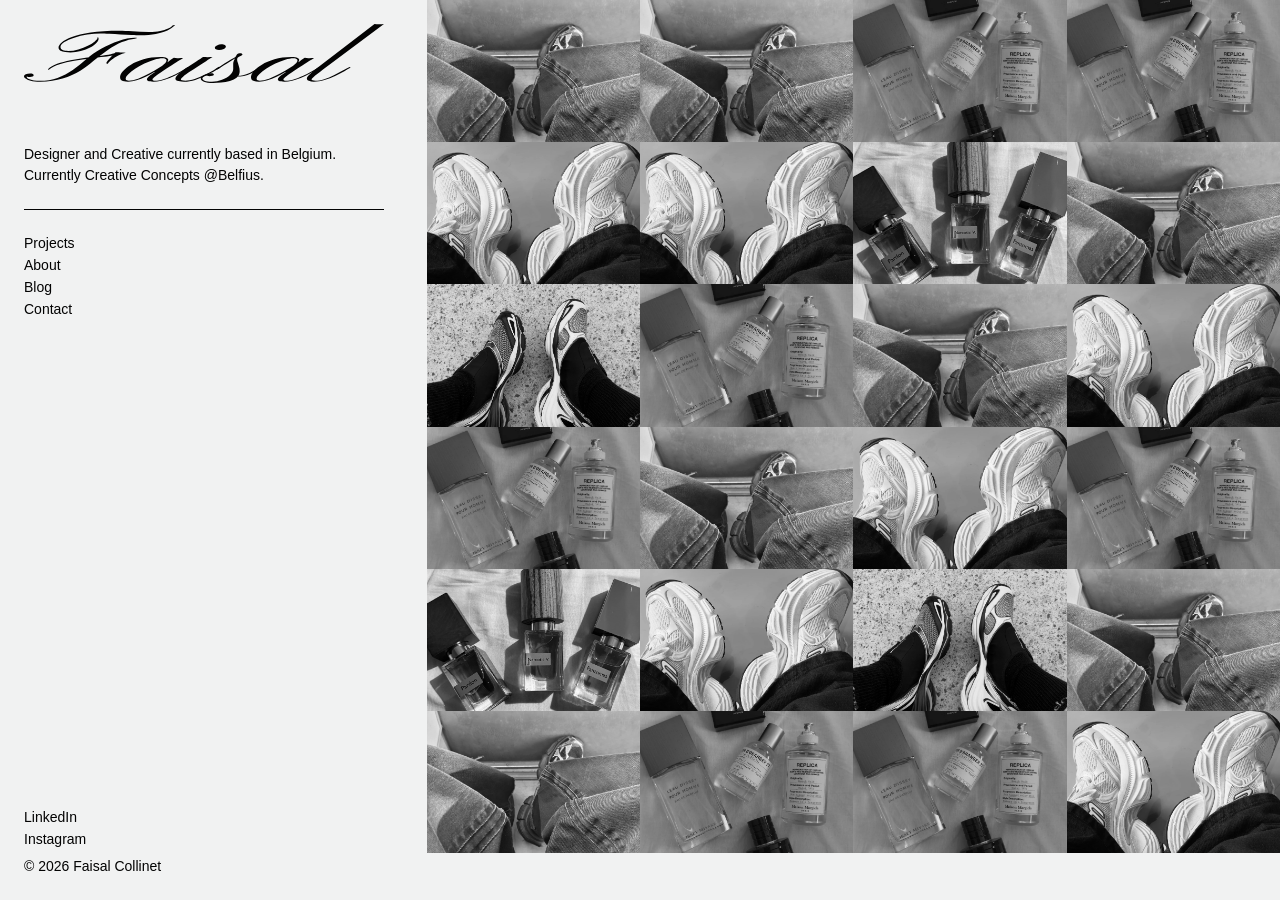
==== index.html @ ab2a6c8d "fix: increased performance." ====
<!DOCTYPE html>
<html lang="nl">
<head>
    <meta charset="UTF-8">
    <meta name="viewport" content="width=device-width, initial-scale=1.0">
    <meta name="description" content="Faisal Collinet - creative developer and designer.">
    <meta name="robots" content="index, follow">
    <meta name="author" content="Faisal Collinet">
    <meta name="theme-color" content="#f1f2f2">
    <link rel="canonical" href="https://yungfuzzzz.github.io/portfolio/">
    <meta property="og:type" content="website">
    <meta property="og:url" content="https://yungfuzzzz.github.io/portfolio/">
    <meta property="og:title" content="Faisal Collinet">
    <meta property="og:description" content="Faisal Collinet is a designer and creative based in Belgium.">
    <meta property="og:image" content="https://yungfuzzzz.github.io/portfolio/assets/logo.svg">
    <meta name="twitter:card" content="summary">
    <meta name="twitter:title" content="Faisal Collinet">
    <meta name="twitter:description" content="Faisal Collinet is a designer and creative based in Belgium.">
    <title>Faisal Collinet</title>
    <link rel="icon" type="image/svg+xml" href="assets/logo.svg">
    <link rel="stylesheet" href="css/style.css">
    <script src="https://cdn.jsdelivr.net/npm/gsap@3.12.5/dist/gsap.min.js" defer></script>
</head>
<body>
    <main>
        <section class="intro" aria-labelledby="intro-title">
            <button class="mobile-menu-button" type="button" aria-label="Open menu" aria-controls="page-overlay" aria-expanded="false">
                <img class="logo" src="assets/wordmark.svg" alt="Faisal Collinet">
            </button>

            <div class="details">
                <p>Designer and Creative currently based in Belgium.</p>
                <p>Currently Creative Concepts @Belfius.</p>
            </div>

            <hr class="divider">

            <ul class="page-links" aria-label="Pages">
                <li><a href="#projects" data-page="projects">Projects</a></li>
                <li><a href="#about" data-page="about">About</a></li>
                <li><a href="#blog" data-page="blog">Blog</a></li>
                <li><a href="#contact" data-page="contact">Contact</a></li>
            </ul>

        </section>

        <section class="work" aria-label="Selected work">
            <figure data-media-type="image">
                <button type="button" aria-label="Open image 1">
                    <img src="assets/img/1.webp" alt="Portfolio image 1" loading="lazy">
                </button>
            </figure>
            <figure data-media-type="video">
                <button type="button" aria-label="Open video 2">
                    <video muted autoplay loop playsinline preload="none" data-video-src="assets/vids/1.mp4">
                        <source data-src="assets/vids/1.mp4" type="video/mp4">
                    </video>
                    <img class="video-preview" src="assets/img/1.webp" alt="" aria-hidden="true">
                </button>
            </figure>
            <figure data-media-type="image">
                <button type="button" aria-label="Open image 3">
                    <img src="assets/img/2.webp" alt="Portfolio image 2" loading="lazy">
                </button>
            </figure>
            <figure data-media-type="video">
                <button type="button" aria-label="Open video 4">
                    <video muted autoplay loop playsinline preload="none" data-video-src="assets/vids/2.mp4">
                        <source data-src="assets/vids/2.mp4" type="video/mp4">
                    </video>
                    <img class="video-preview" src="assets/img/2.webp" alt="" aria-hidden="true">
                </button>
            </figure>
            <figure data-media-type="image">
                <button type="button" aria-label="Open image 5">
                    <img src="assets/img/3.webp" alt="Portfolio image 3" loading="lazy">
                </button>
            </figure>
            <figure data-media-type="video">
                <button type="button" aria-label="Open video 6">
                    <video muted autoplay loop playsinline preload="none" data-video-src="assets/vids/3.mp4">
                        <source data-src="assets/vids/3.mp4" type="video/mp4">
                    </video>
                    <img class="video-preview" src="assets/img/3.webp" alt="" aria-hidden="true">
                </button>
            </figure>
            <figure data-media-type="image">
                <button type="button" aria-label="Open image 7">
                    <img src="assets/img/4.webp" alt="Portfolio image 4" loading="lazy">
                </button>
            </figure>
            <figure data-media-type="video">
                <button type="button" aria-label="Open video 8">
                    <video muted autoplay loop playsinline preload="none" data-video-src="assets/vids/1.mp4">
                        <source data-src="assets/vids/1.mp4" type="video/mp4">
                    </video>
                    <img class="video-preview" src="assets/img/1.webp" alt="" aria-hidden="true">
                </button>
            </figure>
            <figure data-media-type="image">
                <button type="button" aria-label="Open image 9">
                    <img src="assets/img/5.webp" alt="Portfolio image 5" loading="lazy">
                </button>
            </figure>
            <figure data-media-type="video">
                <button type="button" aria-label="Open video 10">
                    <video muted autoplay loop playsinline preload="none" data-video-src="assets/vids/2.mp4">
                        <source data-src="assets/vids/2.mp4" type="video/mp4">
                    </video>
                    <img class="video-preview" src="assets/img/2.webp" alt="" aria-hidden="true">
                </button>
            </figure>
            <figure data-media-type="image">
                <button type="button" aria-label="Open image 11">
                    <img src="assets/img/1.webp" alt="Portfolio image 1" loading="lazy">
                </button>
            </figure>
            <figure data-media-type="video">
                <button type="button" aria-label="Open video 12">
                    <video muted autoplay loop playsinline preload="none" data-video-src="assets/vids/3.mp4">
                        <source data-src="assets/vids/3.mp4" type="video/mp4">
                    </video>
                    <img class="video-preview" src="assets/img/3.webp" alt="" aria-hidden="true">
                </button>
            </figure>
            <figure data-media-type="image">
                <button type="button" aria-label="Open image 13">
                    <img src="assets/img/2.webp" alt="Portfolio image 2" loading="lazy">
                </button>
            </figure>
            <figure data-media-type="video">
                <button type="button" aria-label="Open video 14">
                    <video muted autoplay loop playsinline preload="none" data-video-src="assets/vids/1.mp4">
                        <source data-src="assets/vids/1.mp4" type="video/mp4">
                    </video>
                    <img class="video-preview" src="assets/img/1.webp" alt="" aria-hidden="true">
                </button>
            </figure>
            <figure data-media-type="image">
                <button type="button" aria-label="Open image 15">
                    <img src="assets/img/3.webp" alt="Portfolio image 3" loading="lazy">
                </button>
            </figure>
            <figure data-media-type="video">
                <button type="button" aria-label="Open video 16">
                    <video muted autoplay loop playsinline preload="none" data-video-src="assets/vids/2.mp4">
                        <source data-src="assets/vids/2.mp4" type="video/mp4">
                    </video>
                    <img class="video-preview" src="assets/img/2.webp" alt="" aria-hidden="true">
                </button>
            </figure>
            <figure data-media-type="image">
                <button type="button" aria-label="Open image 17">
                    <img src="assets/img/4.webp" alt="Portfolio image 4" loading="lazy">
                </button>
            </figure>
            <figure data-media-type="video">
                <button type="button" aria-label="Open video 18">
                    <video muted autoplay loop playsinline preload="none" data-video-src="assets/vids/3.mp4">
                        <source data-src="assets/vids/3.mp4" type="video/mp4">
                    </video>
                    <img class="video-preview" src="assets/img/3.webp" alt="" aria-hidden="true">
                </button>
            </figure>
            <figure data-media-type="image">
                <button type="button" aria-label="Open image 19">
                    <img src="assets/img/5.webp" alt="Portfolio image 5" loading="lazy">
                </button>
            </figure>
            <figure data-media-type="video">
                <button type="button" aria-label="Open video 20">
                    <video muted autoplay loop playsinline preload="none" data-video-src="assets/vids/1.mp4">
                        <source data-src="assets/vids/1.mp4" type="video/mp4">
                    </video>
                    <img class="video-preview" src="assets/img/1.webp" alt="" aria-hidden="true">
                </button>
            </figure>
            <figure data-media-type="image">
                <button type="button" aria-label="Open image 21">
                    <img src="assets/img/1.webp" alt="Portfolio image 1" loading="lazy">
                </button>
            </figure>
            <figure data-media-type="video">
                <button type="button" aria-label="Open video 22">
                    <video muted autoplay loop playsinline preload="none" data-video-src="assets/vids/2.mp4">
                        <source data-src="assets/vids/2.mp4" type="video/mp4">
                    </video>
                    <img class="video-preview" src="assets/img/2.webp" alt="" aria-hidden="true">
                </button>
            </figure>
            <figure data-media-type="image">
                <button type="button" aria-label="Open image 23">
                    <img src="assets/img/2.webp" alt="Portfolio image 2" loading="lazy">
                </button>
            </figure>
            <figure data-media-type="video">
                <button type="button" aria-label="Open video 24">
                    <video muted autoplay loop playsinline preload="none" data-video-src="assets/vids/3.mp4">
                        <source data-src="assets/vids/3.mp4" type="video/mp4">
                    </video>
                    <img class="video-preview" src="assets/img/3.webp" alt="" aria-hidden="true">
                </button>
            </figure>

            <section class="page-overlay" aria-hidden="true">
                <button class="page-overlay__close" type="button" aria-label="Close page">&times;</button>
                <div class="page-overlay__home">
                    <img class="page-overlay__logo" src="assets/wordmark.svg" alt="Faisal Collinet">
                    <p class="page-overlay__intro">Designer and Creative currently based in Belgium.</p>
                    <p class="page-overlay__intro">Currently Creative Concepts @Belfius.</p>
                    <ul class="page-overlay__links" aria-label="Pages">
                        <li><a href="#projects" data-page="projects">projects</a></li>
                        <li><a href="#about" data-page="about">about</a></li>
                        <li><a href="#blog" data-page="blog">blog</a></li>
                        <li><a href="#contact" data-page="contact">contact</a></li>
                    </ul>
                    <nav class="page-overlay__contact" aria-label="Contact">
                        <a class="page-overlay__link" href="https://www.linkedin.com/in/faisal-collinet-2251b5232/" target="_blank" rel="noreferrer">LinkedIn</a>
                        <a class="page-overlay__link" href="https://www.instagram.com/faisal_collinet/" target="_blank" rel="noreferrer">Instagram</a>
                    </nav>
                </div>
                <article class="page-overlay__content" data-page-content="about">
                    <h2>Designing clear, considered digital experiences.</h2>
                    <p>I am Faisal Collinet, a designer and creative based in Belgium. I work across identity, digital direction and interactive experiences.</p>
                    <p>My approach is quiet, direct and focused on creating work that feels useful long after the first impression.</p>
                </article>
                <article class="page-overlay__content" data-page-content="blog">
                    <h2>Notes on design, culture and making.</h2>
                    <p>A small collection of observations, references and works in progress.</p>
                    <p>New writing will appear here soon.</p>
                </article>
                <article class="page-overlay__content" data-page-content="contact">
                    <h2>Get in touch</h2>
                    <p>For collaborations, commissions or just saying hello, get in touch.</p>
                    <p><a class="page-overlay__link" href="mailto:faisalcollinet01@outlook.com">send me a message</a></p>
                </article>
            </section>
        </section>

        <footer class="footer">
            <nav class="contact" aria-label="Social links">
                <a href="https://www.linkedin.com/in/faisal-collinet-2251b5232/" target="_blank" rel="noreferrer">LinkedIn</a>
                <a href="https://www.instagram.com/faisal_collinet/" target="_blank" rel="noreferrer">Instagram</a>
            </nav>
            <p>&copy; 2026 Faisal Collinet</p>
        </footer>
    </main>

    <div class="lightbox" role="dialog" aria-modal="true" aria-label="Media viewer" aria-hidden="true">
        <button class="lightbox-control lightbox-close" type="button" aria-label="Close image viewer">&times;</button>
        <button class="lightbox-control lightbox-prev" type="button" aria-label="Previous image">&lsaquo;</button>
        <div class="lightbox-stage">
            <img class="lightbox-image" src="" alt="">
            <video class="lightbox-video" playsinline muted preload="metadata"></video>
        </div>
        <button class="lightbox-control lightbox-next" type="button" aria-label="Next image">&rsaquo;</button>
    </div>

    <script src="js/main.js" defer></script>
</body>
</html>
---- css/style.css ----
:root {
            color-scheme: light;
            --background: #f1f2f2;
            --foreground: #030303;
        }

        * {
            box-sizing: border-box;
        }

        ::selection {
            background: var(--foreground);
            color: var(--background);
        }

        ::-moz-selection {
            background: var(--foreground);
            color: var(--background);
        }

        html {
            min-height: 100%;
            overflow: hidden;
        }

        body {
            margin: 0;
            height: 100vh;
            overflow: hidden;
            background: var(--background);
            color: var(--foreground);
            font-family: "Helvetica Neue", Helvetica, Arial, sans-serif;
            font-size: 14px;
            line-height: 1.35;
            -webkit-font-smoothing: antialiased;
        }

        button,
        a {
            -webkit-tap-highlight-color: transparent;
        }

        main {
            display: grid;
            grid-template-columns: minmax(0, 1fr) minmax(0, 2fr);
            height: 100vh;
            align-items: stretch;
            gap: 0;
        }

        .intro {
            width: 100%;
            padding: 24px;
            position: sticky;
            top: 24px;
        }

        .logo {
            display: block;
            width: min(100%, 360px);
            height: auto;
            margin-bottom: 34px;
        }

        .mobile-menu-button {
            display: block;
            padding: 0;
            border: 0;
            background: transparent;
            color: inherit;
            text-align: left;
            pointer-events: none;
        }

        p {
            margin: 0;
        }

        h1 {
            margin: 0;
            font-size: 14px;
            font-weight: 400;
        }

        .details {
            margin-top: 28px;
        }

        .details p + p {
            margin-top: 3px;
        }

        a {
            color: inherit;
            text-underline-offset: 3px;
            transition: color 150ms ease;
        }

        a:hover,
        a:focus-visible {
            color: var(--background);
            background: var(--foreground);
        }

        .divider {
            width: min(100%, 360px);
            margin: 24px 0 24px;
            border: 0;
            border-top: 1px solid var(--foreground);
        }

        .contact {
            display: flex;
            flex-direction: column;
            gap: 3px;
        }

        .page-links,
        .page-overlay__links {
            display: flex;
            flex-direction: column;
            gap: 3px;
            margin: 0 0 28px;
            padding: 0;
            list-style: none;
        }

        .page-links a,
        .page-overlay__links a,
        .page-overlay__link,
        .footer .contact a {
            text-decoration: none;
        }

        .page-links a:hover,
        .page-links a:focus-visible,
        .page-overlay__links a:hover,
        .page-overlay__links a:focus-visible,
        .page-overlay__link:hover,
        .page-overlay__link:focus-visible,
        .footer .contact a:hover,
        .footer .contact a:focus-visible {
            color: inherit;
            background: transparent;
            font-style: italic;
            text-decoration: underline;
        }

        .work {
            display: grid;
            position: relative;
            grid-template-columns: repeat(3, minmax(0, 1fr));
            align-content: start;
            gap: 0;
            width: 100%;
            height: calc(100vh - 48px);
            overflow-y: auto;
            scrollbar-color: var(--foreground) var(--background);
            scrollbar-width: thin;
        }

        .work figure {
            position: relative;
            margin: 0;
            aspect-ratio: 3 / 2;
        }

        .work.page-open > figure {
            visibility: hidden;
        }

        .work.page-open {
            overflow: hidden;
        }

        .work button {
            display: block;
            position: relative;
            width: 100%;
            height: 100%;
            padding: 0;
            border: 0;
            background: transparent;
            color: inherit;
            cursor: pointer;
        }

        .work figure img,
        .work figure video {
            display: block;
            width: 100%;
            height: 100%;
            object-fit: cover;
            filter: grayscale(1);
        }

        .work figure video,
        .work figure .video-preview {
            position: absolute;
            inset: 0;
        }

        .work figure video {
            z-index: 1;
            opacity: 0;
            transition: opacity 350ms ease;
        }

        .work figure .video-preview {
            z-index: 2;
            pointer-events: none;
            transition: opacity 350ms ease;
        }

        .work figure.video-playing video {
            opacity: 1;
        }

        .work figure.video-playing .video-preview {
            opacity: 0;
        }

        .page-overlay {
            position: absolute;
            inset: 0;
            z-index: 3;
            display: none;
            padding: 0;
            min-height: 100%;
            overflow-y: auto;
            overscroll-behavior: contain;
            isolation: isolate;
            background: var(--background);
        }

        .page-overlay.is-open {
            display: block;
        }

        .page-overlay__close {
            position: fixed;
            top: 16px;
            right: 16px;
            display: grid;
            width: 48px;
            height: 48px;
            padding: 0;
            border: 0;
            background: transparent;
            color: var(--foreground);
            font: inherit;
            font-size: 30px;
            cursor: pointer;
        }

        .work .page-overlay__close {
            position: fixed;
        }

        .page-overlay__content {
            display: none;
            width: 100%;
            max-width: none;
            min-height: 100%;
        }

        .page-overlay__content.is-active {
            display: block;
            margin-top: 80px;
        }

        .page-overlay__content h2 {
            max-width: none;
            margin: 0 0 48px;
            font-size: 28px;
            font-weight: 400;
            line-height: 0.98;
        }

        .page-overlay__content p {
            max-width: none;
            margin-bottom: 18px;
            font-size: 18px;
        }

        .page-overlay__home,
        .page-overlay__logo {
            display: none;
        }

        .footer {
            position: fixed;
            display: flex;
            flex-direction: column;
            align-items: flex-start;
            gap: 8px;
            bottom: 24px;
            left: 24px;
        }

        .footer .contact {
            flex-direction: column;
            gap: 3px;
        }

        .lightbox {
            position: fixed;
            inset: 0;
            z-index: 10;
            display: grid;
            place-items: center;
            padding: 7vw;
            background: var(--background);
            opacity: 0;
            pointer-events: none;
            transition: opacity 250ms ease;
        }

        .lightbox.is-open {
            opacity: 1;
            pointer-events: auto;
        }

        .lightbox-stage {
            position: relative;
            width: min(78vw, 1080px);
            height: min(78vh, 720px);
            touch-action: pan-y;
            transition: transform 300ms cubic-bezier(0.22, 1, 0.36, 1);
        }

        .lightbox-stage.is-dragging {
            cursor: grabbing;
        }

        .lightbox-image,
        .lightbox-video {
            position: absolute;
            inset: 0;
            display: block;
            width: 100%;
            height: 100%;
            object-fit: contain;
            user-select: none;
            -webkit-user-drag: none;
            cursor: grab;
            opacity: 0;
            transform: scale(0.97);
            transition: opacity 250ms ease, transform 250ms ease;
        }

        .lightbox-stage > [hidden] {
            display: none !important;
        }

        .lightbox.is-open .lightbox-image:not([hidden]),
        .lightbox.is-open .lightbox-video:not([hidden]) {
            opacity: 1;
            transform: scale(1);
        }

        .lightbox-control {
            position: absolute;
            z-index: 1;
            display: grid;
            place-items: center;
            width: 48px;
            height: 48px;
            padding: 0;
            border: 0;
            background: transparent;
            color: var(--foreground);
            cursor: pointer;
        }

        @media (min-width: 700px) {
            .page-overlay {
                width: 100%;
                max-width: 100%;
            }

            .page-overlay__close {
                position: fixed;
                top: 16px;
                right: 16px;
                display: grid !important;
                width: 48px !important;
                height: 48px !important;
                margin: 0;
                padding: 0;
                font-size: 30px;
                line-height: 1;
            }
        }

        .lightbox-close {
            top: 20px;
            right: 20px;
            font-size: 30px;
            font-weight: 300;
            line-height: 1;
        }

        .lightbox-prev,
        .lightbox-next {
            top: 50%;
            font-size: 32px;
            font-weight: 300;
            transform: translateY(-50%);
        }

        .lightbox-prev {
            left: 20px;
        }

        .lightbox-next {
            right: 20px;
        }

        @media (min-width: 700px) {
            main {
                gap: 0;
            }

            .work {
                grid-template-columns: repeat(4, minmax(0, 1fr));
                height: 100vh;
            }

            .work figure:first-child {
                grid-column: auto;
            }
        }

        @media (max-width: 699px) {
            main {
                display: block;
                height: 100vh;
                height: 100dvh;
                min-height: 0;
                width: 100%;
            }

            .intro {
                position: static;
                display: block;
                height: auto;
                padding: 8px 0 0;
            }

            .intro > .details,
            .intro > .divider,
            .intro > .page-links,
            .intro > .contact {
                display: none;
            }

            .mobile-menu-button {
                width: 100vw;
                pointer-events: auto;
                cursor: pointer;
                touch-action: manipulation;
            }

            .mobile-menu-button .logo {
                width: 100%;
                margin: 0;
            }

            .work {
                grid-template-columns: repeat(2, minmax(0, 1fr));
                margin-top: 0;
                height: calc(100vh - 73px);
                height: calc(100dvh - 73px);
                min-height: 0;
                width: 100%;
                overflow-y: auto;
                touch-action: pan-y;
                -webkit-overflow-scrolling: touch;
            }

            .work button,
            .page-overlay a,
            .page-overlay__close {
                touch-action: manipulation;
            }

            .page-overlay {
                position: fixed;
                padding: 0 16px;
                padding-bottom: calc(80px + env(safe-area-inset-bottom));
                overflow-y: auto;
            }

            .page-overlay__close {
                top: auto;
                bottom: calc(16px + env(safe-area-inset-bottom));
                left: 50%;
                right: auto;
                display: grid !important;
                width: 48px !important;
                height: 48px !important;
                z-index: 4;
                pointer-events: auto;
                transform: translateX(-50%);
            }

            .lightbox .lightbox-close {
                top: auto;
                right: auto;
                bottom: calc(16px + env(safe-area-inset-bottom));
                left: 50%;
                transform: translateX(-50%);
            }

            .lightbox .lightbox-prev,
            .lightbox .lightbox-next {
                display: none;
            }

            .page-overlay__home {
                display: block;
                min-height: 100%;
            }

            .page-overlay__logo {
                display: block;
                width: calc(100% + 32px) !important;
                max-width: none !important;
                margin: 0 0 48px;
                margin-left: -16px;
            }

            .page-overlay__intro {
                width: 100%;
                max-width: none;
                margin-left: 0;
                margin-right: 0;
                margin-bottom: 4px;
            }

            .page-overlay__home .page-overlay__links {
                display: grid;
                grid-template-columns: repeat(2, minmax(0, 1fr));
                gap: 0;
                width: 100%;
                margin: 56px 0 80px;
            }

            .page-overlay__home .page-overlay__links a,
            .page-overlay__home .page-overlay__contact a {
                display: flex;
                align-items: center;
                justify-content: center;
                min-height: 58px;
                padding: 16px 12px;
                border: 0;
                border-radius: 0;
                text-align: center;
                text-decoration: none;
            }

            .page-overlay__home .page-overlay__links a {
                text-transform: capitalize;
            }

            .page-overlay__home .page-overlay__links a:hover,
            .page-overlay__home .page-overlay__links a:focus-visible,
            .page-overlay__home .page-overlay__contact a:hover,
            .page-overlay__home .page-overlay__contact a:focus-visible {
                color: var(--background);
                background: var(--foreground);
                font-style: normal;
                text-decoration: none;
            }

            .page-overlay__home .page-overlay__contact {
                display: grid;
                grid-template-columns: repeat(2, minmax(0, 1fr));
                gap: 0;
                width: 100%;
                margin: 0;
            }

            .page-overlay__home .page-overlay__contact a {
                overflow-wrap: anywhere;
            }

            .page-overlay__home .page-overlay__contact a + a,
            .page-overlay__home .page-overlay__links li:nth-child(even) a {
                border-left: 0;
            }

            .page-overlay__home .page-overlay__links li:nth-child(n + 3) a {
                border-top: 0;
            }

            .page-overlay__home .page-overlay__contact a {
                border-top: 0;
            }

            .footer {
                display: none;
            }
        }

        @media (prefers-reduced-motion: reduce) {
            a,
            .lightbox,
            .lightbox-image,
            .work figure video,
            .work figure .video-preview {
                transition: none;
            }
        }
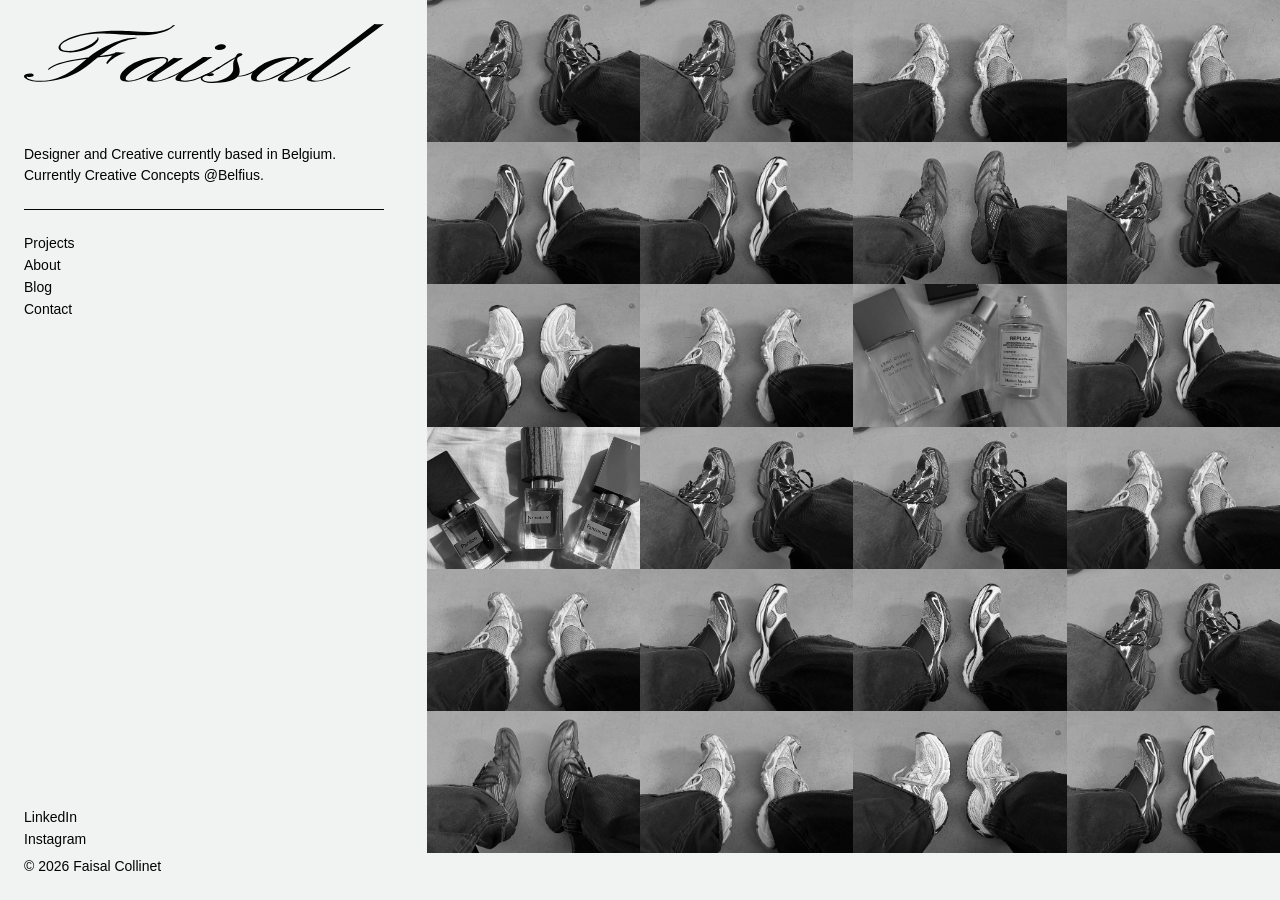
==== commit 8699c4d6: "feat: updated content." ====
--- a/index.html
+++ b/index.html
@@ -3,7 +3,7 @@
 <head>
     <meta charset="UTF-8">
     <meta name="viewport" content="width=device-width, initial-scale=1.0">
-    <meta name="description" content="Faisal Collinet - creative developer and designer.">
+    <meta name="description" content="Faisal Collinet - designer and creative based in Belgium.">
     <meta name="robots" content="index, follow">
     <meta name="author" content="Faisal Collinet">
     <meta name="theme-color" content="#f1f2f2">
@@ -49,6 +49,7 @@
                 <button type="button" aria-label="Open image 1">
                     <img src="assets/img/1.webp" alt="Portfolio image 1" loading="lazy">
                 </button>
+                <figcaption>Project 01</figcaption>
             </figure>
             <figure data-media-type="video">
                 <button type="button" aria-label="Open video 2">
@@ -57,6 +58,7 @@
                     </video>
                     <img class="video-preview" src="assets/img/1.webp" alt="" aria-hidden="true">
                 </button>
+                <figcaption><a href="#contact">View project</a></figcaption>
             </figure>
             <figure data-media-type="image">
                 <button type="button" aria-label="Open image 3">
@@ -112,85 +114,85 @@
             </figure>
             <figure data-media-type="image">
                 <button type="button" aria-label="Open image 11">
+                    <img src="assets/img/6.webp" alt="Portfolio image 6" loading="lazy">
+                </button>
+            </figure>
+            <figure data-media-type="video">
+                <button type="button" aria-label="Open video 12">
+                    <video muted autoplay loop playsinline preload="none" data-video-src="assets/vids/3.mp4">
+                        <source data-src="assets/vids/3.mp4" type="video/mp4">
+                    </video>
+                    <img class="video-preview" src="assets/img/3.webp" alt="" aria-hidden="true">
+                </button>
+            </figure>
+            <figure data-media-type="image">
+                <button type="button" aria-label="Open image 13">
+                    <img src="assets/img/7.webp" alt="Portfolio image 7" loading="lazy">
+                </button>
+            </figure>
+            <figure data-media-type="video">
+                <button type="button" aria-label="Open video 14">
+                    <video muted autoplay loop playsinline preload="none" data-video-src="assets/vids/1.mp4">
+                        <source data-src="assets/vids/1.mp4" type="video/mp4">
+                    </video>
+                    <img class="video-preview" src="assets/img/1.webp" alt="" aria-hidden="true">
+                </button>
+            </figure>
+            <figure data-media-type="image">
+                <button type="button" aria-label="Open image 15">
                     <img src="assets/img/1.webp" alt="Portfolio image 1" loading="lazy">
                 </button>
             </figure>
             <figure data-media-type="video">
-                <button type="button" aria-label="Open video 12">
-                    <video muted autoplay loop playsinline preload="none" data-video-src="assets/vids/3.mp4">
-                        <source data-src="assets/vids/3.mp4" type="video/mp4">
-                    </video>
-                    <img class="video-preview" src="assets/img/3.webp" alt="" aria-hidden="true">
-                </button>
-            </figure>
-            <figure data-media-type="image">
-                <button type="button" aria-label="Open image 13">
+                <button type="button" aria-label="Open video 16">
+                    <video muted autoplay loop playsinline preload="none" data-video-src="assets/vids/2.mp4">
+                        <source data-src="assets/vids/2.mp4" type="video/mp4">
+                    </video>
+                    <img class="video-preview" src="assets/img/2.webp" alt="" aria-hidden="true">
+                </button>
+            </figure>
+            <figure data-media-type="image">
+                <button type="button" aria-label="Open image 17">
                     <img src="assets/img/2.webp" alt="Portfolio image 2" loading="lazy">
                 </button>
             </figure>
             <figure data-media-type="video">
-                <button type="button" aria-label="Open video 14">
-                    <video muted autoplay loop playsinline preload="none" data-video-src="assets/vids/1.mp4">
-                        <source data-src="assets/vids/1.mp4" type="video/mp4">
-                    </video>
-                    <img class="video-preview" src="assets/img/1.webp" alt="" aria-hidden="true">
-                </button>
-            </figure>
-            <figure data-media-type="image">
-                <button type="button" aria-label="Open image 15">
+                <button type="button" aria-label="Open video 18">
+                    <video muted autoplay loop playsinline preload="none" data-video-src="assets/vids/3.mp4">
+                        <source data-src="assets/vids/3.mp4" type="video/mp4">
+                    </video>
+                    <img class="video-preview" src="assets/img/3.webp" alt="" aria-hidden="true">
+                </button>
+            </figure>
+            <figure data-media-type="image">
+                <button type="button" aria-label="Open image 19">
                     <img src="assets/img/3.webp" alt="Portfolio image 3" loading="lazy">
                 </button>
             </figure>
             <figure data-media-type="video">
-                <button type="button" aria-label="Open video 16">
-                    <video muted autoplay loop playsinline preload="none" data-video-src="assets/vids/2.mp4">
-                        <source data-src="assets/vids/2.mp4" type="video/mp4">
-                    </video>
-                    <img class="video-preview" src="assets/img/2.webp" alt="" aria-hidden="true">
-                </button>
-            </figure>
-            <figure data-media-type="image">
-                <button type="button" aria-label="Open image 17">
+                <button type="button" aria-label="Open video 20">
+                    <video muted autoplay loop playsinline preload="none" data-video-src="assets/vids/1.mp4">
+                        <source data-src="assets/vids/1.mp4" type="video/mp4">
+                    </video>
+                    <img class="video-preview" src="assets/img/1.webp" alt="" aria-hidden="true">
+                </button>
+            </figure>
+            <figure data-media-type="image">
+                <button type="button" aria-label="Open image 21">
                     <img src="assets/img/4.webp" alt="Portfolio image 4" loading="lazy">
                 </button>
             </figure>
             <figure data-media-type="video">
-                <button type="button" aria-label="Open video 18">
-                    <video muted autoplay loop playsinline preload="none" data-video-src="assets/vids/3.mp4">
-                        <source data-src="assets/vids/3.mp4" type="video/mp4">
-                    </video>
-                    <img class="video-preview" src="assets/img/3.webp" alt="" aria-hidden="true">
-                </button>
-            </figure>
-            <figure data-media-type="image">
-                <button type="button" aria-label="Open image 19">
+                <button type="button" aria-label="Open video 22">
+                    <video muted autoplay loop playsinline preload="none" data-video-src="assets/vids/2.mp4">
+                        <source data-src="assets/vids/2.mp4" type="video/mp4">
+                    </video>
+                    <img class="video-preview" src="assets/img/2.webp" alt="" aria-hidden="true">
+                </button>
+            </figure>
+            <figure data-media-type="image">
+                <button type="button" aria-label="Open image 23">
                     <img src="assets/img/5.webp" alt="Portfolio image 5" loading="lazy">
-                </button>
-            </figure>
-            <figure data-media-type="video">
-                <button type="button" aria-label="Open video 20">
-                    <video muted autoplay loop playsinline preload="none" data-video-src="assets/vids/1.mp4">
-                        <source data-src="assets/vids/1.mp4" type="video/mp4">
-                    </video>
-                    <img class="video-preview" src="assets/img/1.webp" alt="" aria-hidden="true">
-                </button>
-            </figure>
-            <figure data-media-type="image">
-                <button type="button" aria-label="Open image 21">
-                    <img src="assets/img/1.webp" alt="Portfolio image 1" loading="lazy">
-                </button>
-            </figure>
-            <figure data-media-type="video">
-                <button type="button" aria-label="Open video 22">
-                    <video muted autoplay loop playsinline preload="none" data-video-src="assets/vids/2.mp4">
-                        <source data-src="assets/vids/2.mp4" type="video/mp4">
-                    </video>
-                    <img class="video-preview" src="assets/img/2.webp" alt="" aria-hidden="true">
-                </button>
-            </figure>
-            <figure data-media-type="image">
-                <button type="button" aria-label="Open image 23">
-                    <img src="assets/img/2.webp" alt="Portfolio image 2" loading="lazy">
                 </button>
             </figure>
             <figure data-media-type="video">
@@ -225,8 +227,7 @@
                     <p>My approach is quiet, direct and focused on creating work that feels useful long after the first impression.</p>
                 </article>
                 <article class="page-overlay__content" data-page-content="blog">
-                    <h2>Notes on design, culture and making.</h2>
-                    <p>A small collection of observations, references and works in progress.</p>
+                    <h2>Personal notes and observations.</h2>
                     <p>New writing will appear here soon.</p>
                 </article>
                 <article class="page-overlay__content" data-page-content="contact">
@@ -253,6 +254,7 @@
             <img class="lightbox-image" src="" alt="">
             <video class="lightbox-video" playsinline muted preload="metadata"></video>
         </div>
+        <div class="lightbox-caption"></div>
         <button class="lightbox-control lightbox-next" type="button" aria-label="Next image">&rsaquo;</button>
     </div>
 
--- a/css/style.css
+++ b/css/style.css
@@ -2,6 +2,7 @@
             color-scheme: light;
             --background: #f1f2f2;
             --foreground: #030303;
+            --text-size: 14px;
         }
 
         * {
@@ -30,7 +31,7 @@
             background: var(--background);
             color: var(--foreground);
             font-family: "Helvetica Neue", Helvetica, Arial, sans-serif;
-            font-size: 14px;
+            font-size: var(--text-size);
             line-height: 1.35;
             -webkit-font-smoothing: antialiased;
         }
@@ -78,7 +79,7 @@
 
         h1 {
             margin: 0;
-            font-size: 14px;
+            font-size: var(--text-size);
             font-weight: 400;
         }
 
@@ -163,6 +164,10 @@
             position: relative;
             margin: 0;
             aspect-ratio: 3 / 2;
+        }
+
+        .work figcaption {
+            display: none;
         }
 
         .work.page-open > figure {
@@ -272,15 +277,15 @@
         .page-overlay__content h2 {
             max-width: none;
             margin: 0 0 48px;
-            font-size: 28px;
+            font-size: var(--text-size);
             font-weight: 400;
-            line-height: 0.98;
+            line-height: inherit;
         }
 
         .page-overlay__content p {
             max-width: none;
             margin-bottom: 18px;
-            font-size: 18px;
+            font-size: var(--text-size);
         }
 
         .page-overlay__home,
@@ -327,6 +332,30 @@
             height: min(78vh, 720px);
             touch-action: pan-y;
             transition: transform 300ms cubic-bezier(0.22, 1, 0.36, 1);
+        }
+
+        .lightbox-caption {
+            position: absolute;
+            right: 7vw;
+            top: 0;
+            left: 7vw;
+            text-align: center;
+        }
+
+        .lightbox-caption:empty {
+            display: none;
+        }
+
+        .lightbox-caption a {
+            text-decoration: none;
+        }
+
+        .lightbox-caption a:hover,
+        .lightbox-caption a:focus-visible {
+            color: inherit;
+            background: transparent;
+            font-style: italic;
+            text-decoration: underline;
         }
 
         .lightbox-stage.is-dragging {
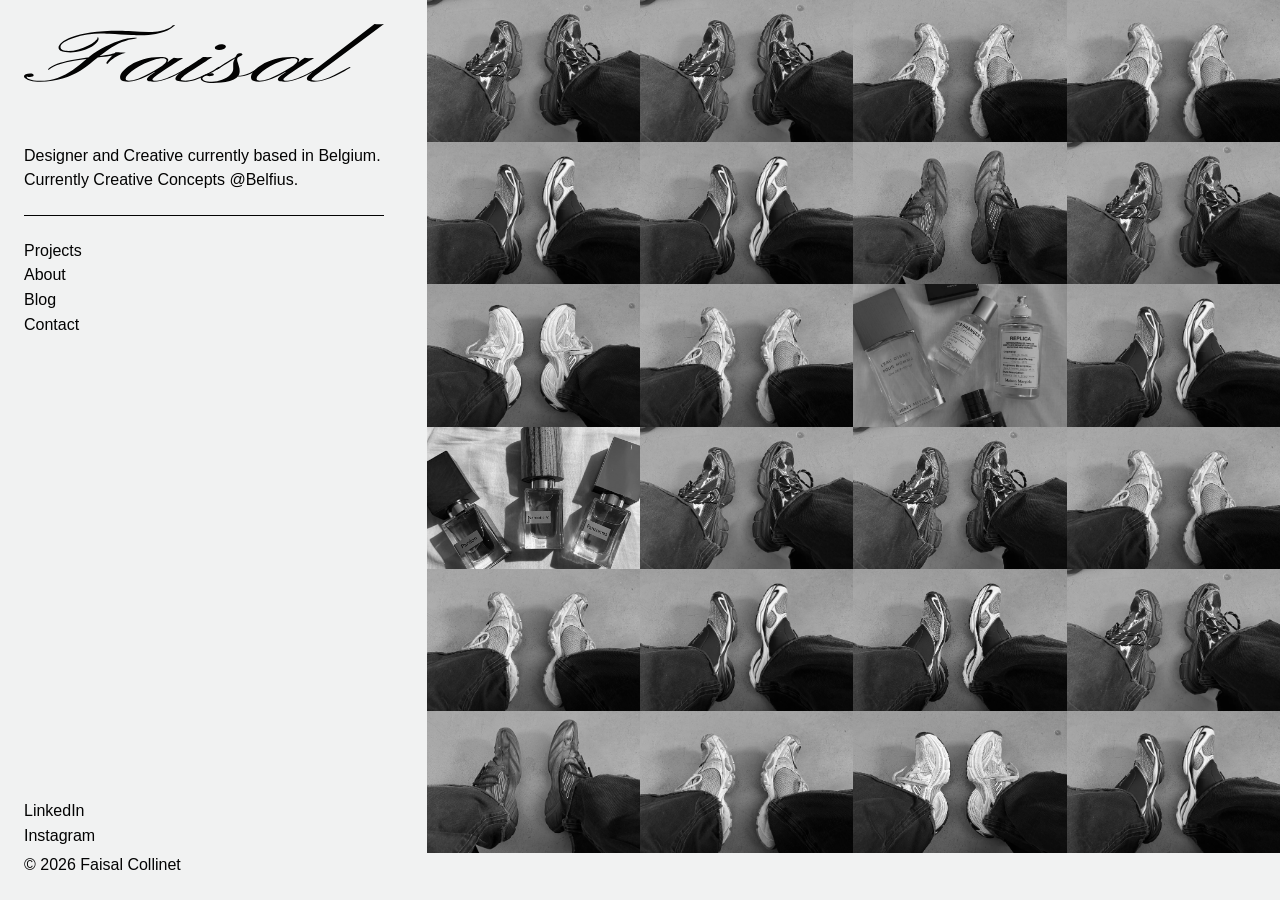
==== commit 8c90c0a9: "update: added content and updated the fontsize" ====
--- a/index.html
+++ b/index.html
@@ -49,7 +49,7 @@
                 <button type="button" aria-label="Open image 1">
                     <img src="assets/img/1.webp" alt="Portfolio image 1" loading="lazy">
                 </button>
-                <figcaption>Project 01</figcaption>
+                <figcaption>Objects of Affection: 3xl</figcaption>
             </figure>
             <figure data-media-type="video">
                 <button type="button" aria-label="Open video 2">
@@ -64,6 +64,7 @@
                 <button type="button" aria-label="Open image 3">
                     <img src="assets/img/2.webp" alt="Portfolio image 2" loading="lazy">
                 </button>
+                <figcaption>Objects of Affection: Stapler</figcaption>
             </figure>
             <figure data-media-type="video">
                 <button type="button" aria-label="Open video 4">
@@ -77,6 +78,7 @@
                 <button type="button" aria-label="Open image 5">
                     <img src="assets/img/3.webp" alt="Portfolio image 3" loading="lazy">
                 </button>
+                <figcaption>Objects of Affection: d'Orsay</figcaption>
             </figure>
             <figure data-media-type="video">
                 <button type="button" aria-label="Open video 6">
@@ -90,6 +92,7 @@
                 <button type="button" aria-label="Open image 7">
                     <img src="assets/img/4.webp" alt="Portfolio image 4" loading="lazy">
                 </button>
+                <figcaption>Objects of Affection: Monday</figcaption>
             </figure>
             <figure data-media-type="video">
                 <button type="button" aria-label="Open video 8">
@@ -103,6 +106,7 @@
                 <button type="button" aria-label="Open image 9">
                     <img src="assets/img/5.webp" alt="Portfolio image 5" loading="lazy">
                 </button>
+                <figcaption>Objects of Affection: 10xl</figcaption>
             </figure>
             <figure data-media-type="video">
                 <button type="button" aria-label="Open video 10">
--- a/css/style.css
+++ b/css/style.css
@@ -2,7 +2,7 @@
             color-scheme: light;
             --background: #f1f2f2;
             --foreground: #030303;
-            --text-size: 14px;
+            --text-size: 16px;
         }
 
         * {
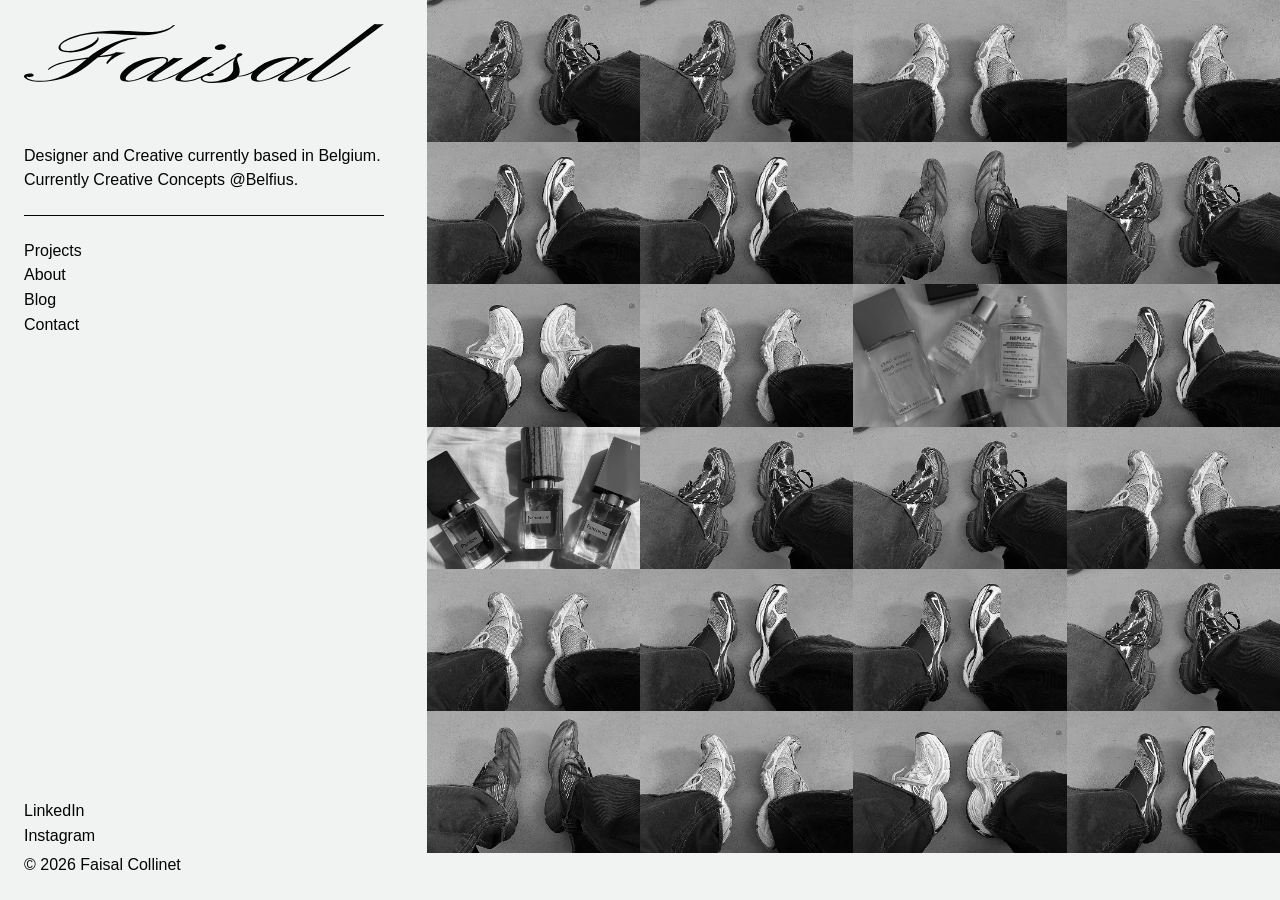
==== commit a9d85de8: "fix: optimised loading to site with optimised images and scripts." ====
--- a/index.html
+++ b/index.html
@@ -47,7 +47,7 @@
         <section class="work" aria-label="Selected work">
             <figure data-media-type="image">
                 <button type="button" aria-label="Open image 1">
-                    <img src="assets/img/1.webp" alt="Portfolio image 1" loading="lazy">
+                    <img src="assets/img/3xl_thumb.webp" data-full-src="assets/img/3xl.webp" alt="Portfolio image 1" loading="lazy">
                 </button>
                 <figcaption>Objects of Affection: 3xl</figcaption>
             </figure>
@@ -56,13 +56,13 @@
                     <video muted autoplay loop playsinline preload="none" data-video-src="assets/vids/1.mp4">
                         <source data-src="assets/vids/1.mp4" type="video/mp4">
                     </video>
-                    <img class="video-preview" src="assets/img/1.webp" alt="" aria-hidden="true">
+                    <img class="video-preview" src="assets/img/3xl_thumb.webp" data-full-src="assets/img/3xl.webp" alt="" aria-hidden="true">
                 </button>
                 <figcaption><a href="#contact">View project</a></figcaption>
             </figure>
             <figure data-media-type="image">
                 <button type="button" aria-label="Open image 3">
-                    <img src="assets/img/2.webp" alt="Portfolio image 2" loading="lazy">
+                    <img src="assets/img/stapler_thumb.webp" data-full-src="assets/img/stapler.webp" alt="Portfolio image 2" loading="lazy">
                 </button>
                 <figcaption>Objects of Affection: Stapler</figcaption>
             </figure>
@@ -71,12 +71,12 @@
                     <video muted autoplay loop playsinline preload="none" data-video-src="assets/vids/2.mp4">
                         <source data-src="assets/vids/2.mp4" type="video/mp4">
                     </video>
-                    <img class="video-preview" src="assets/img/2.webp" alt="" aria-hidden="true">
+                    <img class="video-preview" src="assets/img/stapler_thumb.webp" data-full-src="assets/img/stapler.webp" alt="" aria-hidden="true">
                 </button>
             </figure>
             <figure data-media-type="image">
                 <button type="button" aria-label="Open image 5">
-                    <img src="assets/img/3.webp" alt="Portfolio image 3" loading="lazy">
+                    <img src="assets/img/orsay_thumb.webp" data-full-src="assets/img/orsay.webp" alt="Portfolio image 3" loading="lazy">
                 </button>
                 <figcaption>Objects of Affection: d'Orsay</figcaption>
             </figure>
@@ -85,12 +85,12 @@
                     <video muted autoplay loop playsinline preload="none" data-video-src="assets/vids/3.mp4">
                         <source data-src="assets/vids/3.mp4" type="video/mp4">
                     </video>
-                    <img class="video-preview" src="assets/img/3.webp" alt="" aria-hidden="true">
+                    <img class="video-preview" src="assets/img/orsay_thumb.webp" data-full-src="assets/img/orsay.webp" alt="" aria-hidden="true">
                 </button>
             </figure>
             <figure data-media-type="image">
                 <button type="button" aria-label="Open image 7">
-                    <img src="assets/img/4.webp" alt="Portfolio image 4" loading="lazy">
+                    <img src="assets/img/monday_thumb.webp" data-full-src="assets/img/monday.webp" alt="Portfolio image 4" loading="lazy">
                 </button>
                 <figcaption>Objects of Affection: Monday</figcaption>
             </figure>
@@ -99,12 +99,12 @@
                     <video muted autoplay loop playsinline preload="none" data-video-src="assets/vids/1.mp4">
                         <source data-src="assets/vids/1.mp4" type="video/mp4">
                     </video>
-                    <img class="video-preview" src="assets/img/1.webp" alt="" aria-hidden="true">
+                    <img class="video-preview" src="assets/img/3xl_thumb.webp" data-full-src="assets/img/3xl.webp" alt="" aria-hidden="true">
                 </button>
             </figure>
             <figure data-media-type="image">
                 <button type="button" aria-label="Open image 9">
-                    <img src="assets/img/5.webp" alt="Portfolio image 5" loading="lazy">
+                    <img src="assets/img/10xl_thumb.webp" data-full-src="assets/img/10xl.webp" alt="Portfolio image 5" loading="lazy">
                 </button>
                 <figcaption>Objects of Affection: 10xl</figcaption>
             </figure>
@@ -113,12 +113,12 @@
                     <video muted autoplay loop playsinline preload="none" data-video-src="assets/vids/2.mp4">
                         <source data-src="assets/vids/2.mp4" type="video/mp4">
                     </video>
-                    <img class="video-preview" src="assets/img/2.webp" alt="" aria-hidden="true">
+                    <img class="video-preview" src="assets/img/stapler_thumb.webp" data-full-src="assets/img/stapler.webp" alt="" aria-hidden="true">
                 </button>
             </figure>
             <figure data-media-type="image">
                 <button type="button" aria-label="Open image 11">
-                    <img src="assets/img/6.webp" alt="Portfolio image 6" loading="lazy">
+                    <img src="assets/img/perfumecollection1.webp" data-full-src="assets/img/perfumecollection1.webp" alt="Portfolio image 6" loading="lazy">
                 </button>
             </figure>
             <figure data-media-type="video">
@@ -126,12 +126,12 @@
                     <video muted autoplay loop playsinline preload="none" data-video-src="assets/vids/3.mp4">
                         <source data-src="assets/vids/3.mp4" type="video/mp4">
                     </video>
-                    <img class="video-preview" src="assets/img/3.webp" alt="" aria-hidden="true">
+                    <img class="video-preview" src="assets/img/orsay_thumb.webp" data-full-src="assets/img/orsay.webp" alt="" aria-hidden="true">
                 </button>
             </figure>
             <figure data-media-type="image">
                 <button type="button" aria-label="Open image 13">
-                    <img src="assets/img/7.webp" alt="Portfolio image 7" loading="lazy">
+                    <img src="assets/img/perfumecollection2.webp" data-full-src="assets/img/perfumecollection2.webp" alt="Portfolio image 7" loading="lazy">
                 </button>
             </figure>
             <figure data-media-type="video">
@@ -139,12 +139,12 @@
                     <video muted autoplay loop playsinline preload="none" data-video-src="assets/vids/1.mp4">
                         <source data-src="assets/vids/1.mp4" type="video/mp4">
                     </video>
-                    <img class="video-preview" src="assets/img/1.webp" alt="" aria-hidden="true">
+                    <img class="video-preview" src="assets/img/3xl_thumb.webp" data-full-src="assets/img/3xl.webp" alt="" aria-hidden="true">
                 </button>
             </figure>
             <figure data-media-type="image">
                 <button type="button" aria-label="Open image 15">
-                    <img src="assets/img/1.webp" alt="Portfolio image 1" loading="lazy">
+                    <img src="assets/img/3xl_thumb.webp" data-full-src="assets/img/3xl.webp" alt="Portfolio image 1" loading="lazy">
                 </button>
             </figure>
             <figure data-media-type="video">
@@ -152,12 +152,12 @@
                     <video muted autoplay loop playsinline preload="none" data-video-src="assets/vids/2.mp4">
                         <source data-src="assets/vids/2.mp4" type="video/mp4">
                     </video>
-                    <img class="video-preview" src="assets/img/2.webp" alt="" aria-hidden="true">
+                    <img class="video-preview" src="assets/img/stapler_thumb.webp" data-full-src="assets/img/stapler.webp" alt="" aria-hidden="true">
                 </button>
             </figure>
             <figure data-media-type="image">
                 <button type="button" aria-label="Open image 17">
-                    <img src="assets/img/2.webp" alt="Portfolio image 2" loading="lazy">
+                    <img src="assets/img/stapler_thumb.webp" data-full-src="assets/img/stapler.webp" alt="Portfolio image 2" loading="lazy">
                 </button>
             </figure>
             <figure data-media-type="video">
@@ -165,12 +165,12 @@
                     <video muted autoplay loop playsinline preload="none" data-video-src="assets/vids/3.mp4">
                         <source data-src="assets/vids/3.mp4" type="video/mp4">
                     </video>
-                    <img class="video-preview" src="assets/img/3.webp" alt="" aria-hidden="true">
+                    <img class="video-preview" src="assets/img/orsay_thumb.webp" data-full-src="assets/img/orsay.webp" alt="" aria-hidden="true">
                 </button>
             </figure>
             <figure data-media-type="image">
                 <button type="button" aria-label="Open image 19">
-                    <img src="assets/img/3.webp" alt="Portfolio image 3" loading="lazy">
+                    <img src="assets/img/orsay_thumb.webp" data-full-src="assets/img/orsay.webp" alt="Portfolio image 3" loading="lazy">
                 </button>
             </figure>
             <figure data-media-type="video">
@@ -178,12 +178,12 @@
                     <video muted autoplay loop playsinline preload="none" data-video-src="assets/vids/1.mp4">
                         <source data-src="assets/vids/1.mp4" type="video/mp4">
                     </video>
-                    <img class="video-preview" src="assets/img/1.webp" alt="" aria-hidden="true">
+                    <img class="video-preview" src="assets/img/3xl_thumb.webp" data-full-src="assets/img/3xl.webp" alt="" aria-hidden="true">
                 </button>
             </figure>
             <figure data-media-type="image">
                 <button type="button" aria-label="Open image 21">
-                    <img src="assets/img/4.webp" alt="Portfolio image 4" loading="lazy">
+                    <img src="assets/img/monday_thumb.webp" data-full-src="assets/img/monday.webp" alt="Portfolio image 4" loading="lazy">
                 </button>
             </figure>
             <figure data-media-type="video">
@@ -191,12 +191,12 @@
                     <video muted autoplay loop playsinline preload="none" data-video-src="assets/vids/2.mp4">
                         <source data-src="assets/vids/2.mp4" type="video/mp4">
                     </video>
-                    <img class="video-preview" src="assets/img/2.webp" alt="" aria-hidden="true">
+                    <img class="video-preview" src="assets/img/stapler_thumb.webp" data-full-src="assets/img/stapler.webp" alt="" aria-hidden="true">
                 </button>
             </figure>
             <figure data-media-type="image">
                 <button type="button" aria-label="Open image 23">
-                    <img src="assets/img/5.webp" alt="Portfolio image 5" loading="lazy">
+                    <img src="assets/img/10xl_thumb.webp" data-full-src="assets/img/10xl.webp" alt="Portfolio image 5" loading="lazy">
                 </button>
             </figure>
             <figure data-media-type="video">
@@ -204,7 +204,7 @@
                     <video muted autoplay loop playsinline preload="none" data-video-src="assets/vids/3.mp4">
                         <source data-src="assets/vids/3.mp4" type="video/mp4">
                     </video>
-                    <img class="video-preview" src="assets/img/3.webp" alt="" aria-hidden="true">
+                    <img class="video-preview" src="assets/img/orsay_thumb.webp" data-full-src="assets/img/orsay.webp" alt="" aria-hidden="true">
                 </button>
             </figure>
 
@@ -262,6 +262,8 @@
         <button class="lightbox-control lightbox-next" type="button" aria-label="Next image">&rsaquo;</button>
     </div>
 
+    <script src="js/media.js" defer></script>
     <script src="js/main.js" defer></script>
+    <script src="js/register-sw.js" defer></script>
 </body>
 </html>
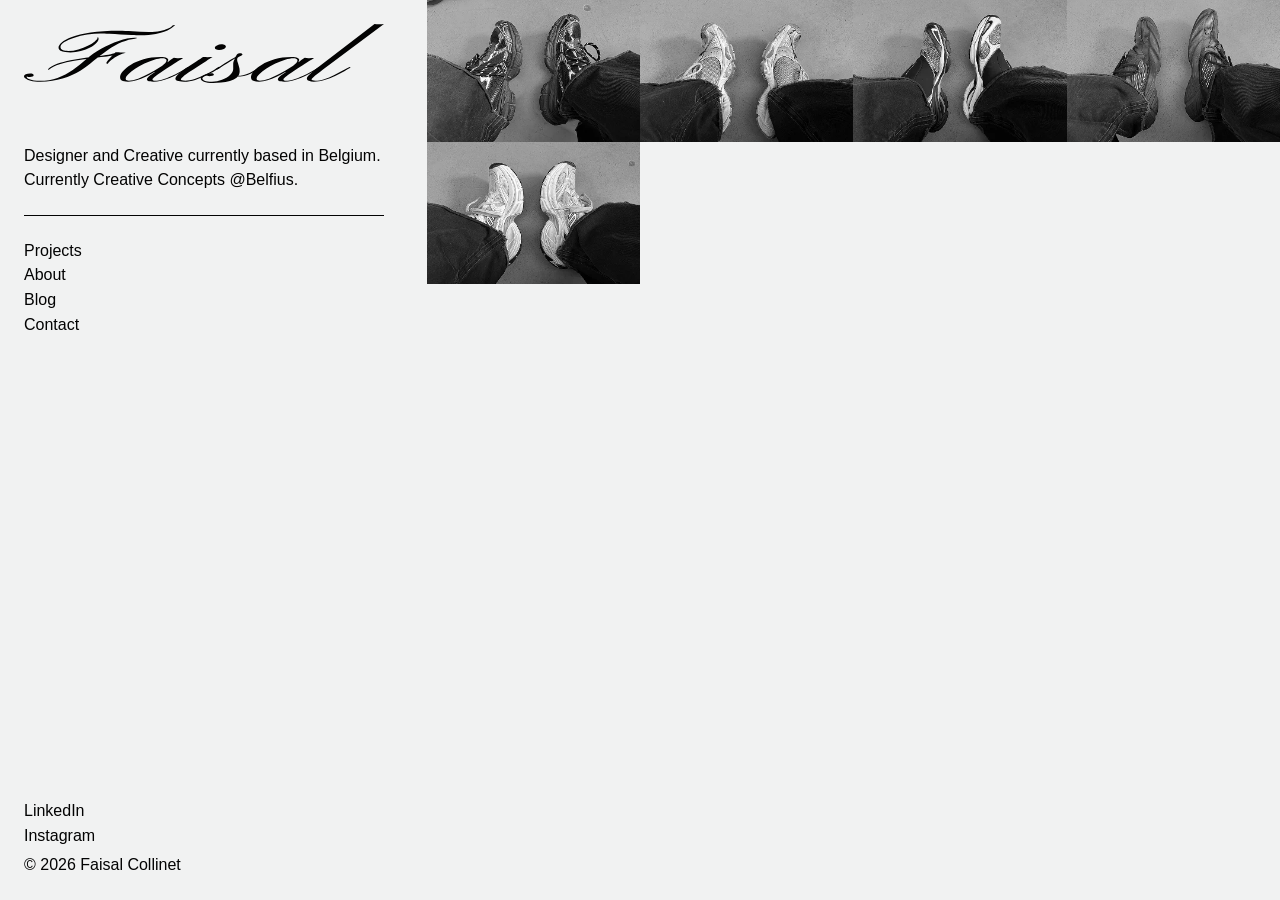
==== commit 52dc5433: "update: optimised images and filestructure." ====
--- a/index.html
+++ b/index.html
@@ -47,165 +47,34 @@
         <section class="work" aria-label="Selected work">
             <figure data-media-type="image">
                 <button type="button" aria-label="Open image 1">
-                    <img src="assets/img/3xl_thumb.webp" data-full-src="assets/img/3xl.webp" alt="Portfolio image 1" loading="lazy">
+                    <img src="assets/img/thumbnails/3xl_thumb.webp" data-full-src="assets/img/3xl.webp" alt="Portfolio image 1" loading="eager" fetchpriority="high" decoding="async">
                 </button>
                 <figcaption>Objects of Affection: 3xl</figcaption>
             </figure>
-            <figure data-media-type="video">
-                <button type="button" aria-label="Open video 2">
-                    <video muted autoplay loop playsinline preload="none" data-video-src="assets/vids/1.mp4">
-                        <source data-src="assets/vids/1.mp4" type="video/mp4">
-                    </video>
-                    <img class="video-preview" src="assets/img/3xl_thumb.webp" data-full-src="assets/img/3xl.webp" alt="" aria-hidden="true">
-                </button>
-                <figcaption><a href="#contact">View project</a></figcaption>
-            </figure>
             <figure data-media-type="image">
                 <button type="button" aria-label="Open image 3">
-                    <img src="assets/img/stapler_thumb.webp" data-full-src="assets/img/stapler.webp" alt="Portfolio image 2" loading="lazy">
+                    <img src="assets/img/thumbnails/stapler_thumb.webp" data-full-src="assets/img/stapler.webp" alt="Portfolio image 2" loading="lazy">
                 </button>
                 <figcaption>Objects of Affection: Stapler</figcaption>
             </figure>
-            <figure data-media-type="video">
-                <button type="button" aria-label="Open video 4">
-                    <video muted autoplay loop playsinline preload="none" data-video-src="assets/vids/2.mp4">
-                        <source data-src="assets/vids/2.mp4" type="video/mp4">
-                    </video>
-                    <img class="video-preview" src="assets/img/stapler_thumb.webp" data-full-src="assets/img/stapler.webp" alt="" aria-hidden="true">
-                </button>
-            </figure>
             <figure data-media-type="image">
                 <button type="button" aria-label="Open image 5">
-                    <img src="assets/img/orsay_thumb.webp" data-full-src="assets/img/orsay.webp" alt="Portfolio image 3" loading="lazy">
+                    <img src="assets/img/thumbnails/orsay_thumb.webp" data-full-src="assets/img/orsay.webp" alt="Portfolio image 3" loading="lazy">
                 </button>
                 <figcaption>Objects of Affection: d'Orsay</figcaption>
             </figure>
-            <figure data-media-type="video">
-                <button type="button" aria-label="Open video 6">
-                    <video muted autoplay loop playsinline preload="none" data-video-src="assets/vids/3.mp4">
-                        <source data-src="assets/vids/3.mp4" type="video/mp4">
-                    </video>
-                    <img class="video-preview" src="assets/img/orsay_thumb.webp" data-full-src="assets/img/orsay.webp" alt="" aria-hidden="true">
-                </button>
-            </figure>
             <figure data-media-type="image">
                 <button type="button" aria-label="Open image 7">
-                    <img src="assets/img/monday_thumb.webp" data-full-src="assets/img/monday.webp" alt="Portfolio image 4" loading="lazy">
+                    <img src="assets/img/thumbnails/monday_thumb.webp" data-full-src="assets/img/monday.webp" alt="Portfolio image 4" loading="lazy">
                 </button>
                 <figcaption>Objects of Affection: Monday</figcaption>
             </figure>
-            <figure data-media-type="video">
-                <button type="button" aria-label="Open video 8">
-                    <video muted autoplay loop playsinline preload="none" data-video-src="assets/vids/1.mp4">
-                        <source data-src="assets/vids/1.mp4" type="video/mp4">
-                    </video>
-                    <img class="video-preview" src="assets/img/3xl_thumb.webp" data-full-src="assets/img/3xl.webp" alt="" aria-hidden="true">
-                </button>
-            </figure>
+
             <figure data-media-type="image">
                 <button type="button" aria-label="Open image 9">
-                    <img src="assets/img/10xl_thumb.webp" data-full-src="assets/img/10xl.webp" alt="Portfolio image 5" loading="lazy">
+                    <img src="assets/img/thumbnails/10xl_thumb.webp" data-full-src="assets/img/10xl.webp" alt="Portfolio image 5" loading="lazy">
                 </button>
                 <figcaption>Objects of Affection: 10xl</figcaption>
-            </figure>
-            <figure data-media-type="video">
-                <button type="button" aria-label="Open video 10">
-                    <video muted autoplay loop playsinline preload="none" data-video-src="assets/vids/2.mp4">
-                        <source data-src="assets/vids/2.mp4" type="video/mp4">
-                    </video>
-                    <img class="video-preview" src="assets/img/stapler_thumb.webp" data-full-src="assets/img/stapler.webp" alt="" aria-hidden="true">
-                </button>
-            </figure>
-            <figure data-media-type="image">
-                <button type="button" aria-label="Open image 11">
-                    <img src="assets/img/perfumecollection1.webp" data-full-src="assets/img/perfumecollection1.webp" alt="Portfolio image 6" loading="lazy">
-                </button>
-            </figure>
-            <figure data-media-type="video">
-                <button type="button" aria-label="Open video 12">
-                    <video muted autoplay loop playsinline preload="none" data-video-src="assets/vids/3.mp4">
-                        <source data-src="assets/vids/3.mp4" type="video/mp4">
-                    </video>
-                    <img class="video-preview" src="assets/img/orsay_thumb.webp" data-full-src="assets/img/orsay.webp" alt="" aria-hidden="true">
-                </button>
-            </figure>
-            <figure data-media-type="image">
-                <button type="button" aria-label="Open image 13">
-                    <img src="assets/img/perfumecollection2.webp" data-full-src="assets/img/perfumecollection2.webp" alt="Portfolio image 7" loading="lazy">
-                </button>
-            </figure>
-            <figure data-media-type="video">
-                <button type="button" aria-label="Open video 14">
-                    <video muted autoplay loop playsinline preload="none" data-video-src="assets/vids/1.mp4">
-                        <source data-src="assets/vids/1.mp4" type="video/mp4">
-                    </video>
-                    <img class="video-preview" src="assets/img/3xl_thumb.webp" data-full-src="assets/img/3xl.webp" alt="" aria-hidden="true">
-                </button>
-            </figure>
-            <figure data-media-type="image">
-                <button type="button" aria-label="Open image 15">
-                    <img src="assets/img/3xl_thumb.webp" data-full-src="assets/img/3xl.webp" alt="Portfolio image 1" loading="lazy">
-                </button>
-            </figure>
-            <figure data-media-type="video">
-                <button type="button" aria-label="Open video 16">
-                    <video muted autoplay loop playsinline preload="none" data-video-src="assets/vids/2.mp4">
-                        <source data-src="assets/vids/2.mp4" type="video/mp4">
-                    </video>
-                    <img class="video-preview" src="assets/img/stapler_thumb.webp" data-full-src="assets/img/stapler.webp" alt="" aria-hidden="true">
-                </button>
-            </figure>
-            <figure data-media-type="image">
-                <button type="button" aria-label="Open image 17">
-                    <img src="assets/img/stapler_thumb.webp" data-full-src="assets/img/stapler.webp" alt="Portfolio image 2" loading="lazy">
-                </button>
-            </figure>
-            <figure data-media-type="video">
-                <button type="button" aria-label="Open video 18">
-                    <video muted autoplay loop playsinline preload="none" data-video-src="assets/vids/3.mp4">
-                        <source data-src="assets/vids/3.mp4" type="video/mp4">
-                    </video>
-                    <img class="video-preview" src="assets/img/orsay_thumb.webp" data-full-src="assets/img/orsay.webp" alt="" aria-hidden="true">
-                </button>
-            </figure>
-            <figure data-media-type="image">
-                <button type="button" aria-label="Open image 19">
-                    <img src="assets/img/orsay_thumb.webp" data-full-src="assets/img/orsay.webp" alt="Portfolio image 3" loading="lazy">
-                </button>
-            </figure>
-            <figure data-media-type="video">
-                <button type="button" aria-label="Open video 20">
-                    <video muted autoplay loop playsinline preload="none" data-video-src="assets/vids/1.mp4">
-                        <source data-src="assets/vids/1.mp4" type="video/mp4">
-                    </video>
-                    <img class="video-preview" src="assets/img/3xl_thumb.webp" data-full-src="assets/img/3xl.webp" alt="" aria-hidden="true">
-                </button>
-            </figure>
-            <figure data-media-type="image">
-                <button type="button" aria-label="Open image 21">
-                    <img src="assets/img/monday_thumb.webp" data-full-src="assets/img/monday.webp" alt="Portfolio image 4" loading="lazy">
-                </button>
-            </figure>
-            <figure data-media-type="video">
-                <button type="button" aria-label="Open video 22">
-                    <video muted autoplay loop playsinline preload="none" data-video-src="assets/vids/2.mp4">
-                        <source data-src="assets/vids/2.mp4" type="video/mp4">
-                    </video>
-                    <img class="video-preview" src="assets/img/stapler_thumb.webp" data-full-src="assets/img/stapler.webp" alt="" aria-hidden="true">
-                </button>
-            </figure>
-            <figure data-media-type="image">
-                <button type="button" aria-label="Open image 23">
-                    <img src="assets/img/10xl_thumb.webp" data-full-src="assets/img/10xl.webp" alt="Portfolio image 5" loading="lazy">
-                </button>
-            </figure>
-            <figure data-media-type="video">
-                <button type="button" aria-label="Open video 24">
-                    <video muted autoplay loop playsinline preload="none" data-video-src="assets/vids/3.mp4">
-                        <source data-src="assets/vids/3.mp4" type="video/mp4">
-                    </video>
-                    <img class="video-preview" src="assets/img/orsay_thumb.webp" data-full-src="assets/img/orsay.webp" alt="" aria-hidden="true">
-                </button>
             </figure>
 
             <section class="page-overlay" aria-hidden="true">
@@ -255,7 +124,7 @@
         <button class="lightbox-control lightbox-close" type="button" aria-label="Close image viewer">&times;</button>
         <button class="lightbox-control lightbox-prev" type="button" aria-label="Previous image">&lsaquo;</button>
         <div class="lightbox-stage">
-            <img class="lightbox-image" src="" alt="">
+            <img class="lightbox-image" src="" alt="" decoding="async">
             <video class="lightbox-video" playsinline muted preload="metadata"></video>
         </div>
         <div class="lightbox-caption"></div>
--- a/css/style.css
+++ b/css/style.css
@@ -378,6 +378,11 @@
             transition: opacity 250ms ease, transform 250ms ease;
         }
 
+        .lightbox-image[hidden],
+        .lightbox-video[hidden] {
+            visibility: hidden;
+        }
+
         .lightbox-stage > [hidden] {
             display: none !important;
         }
